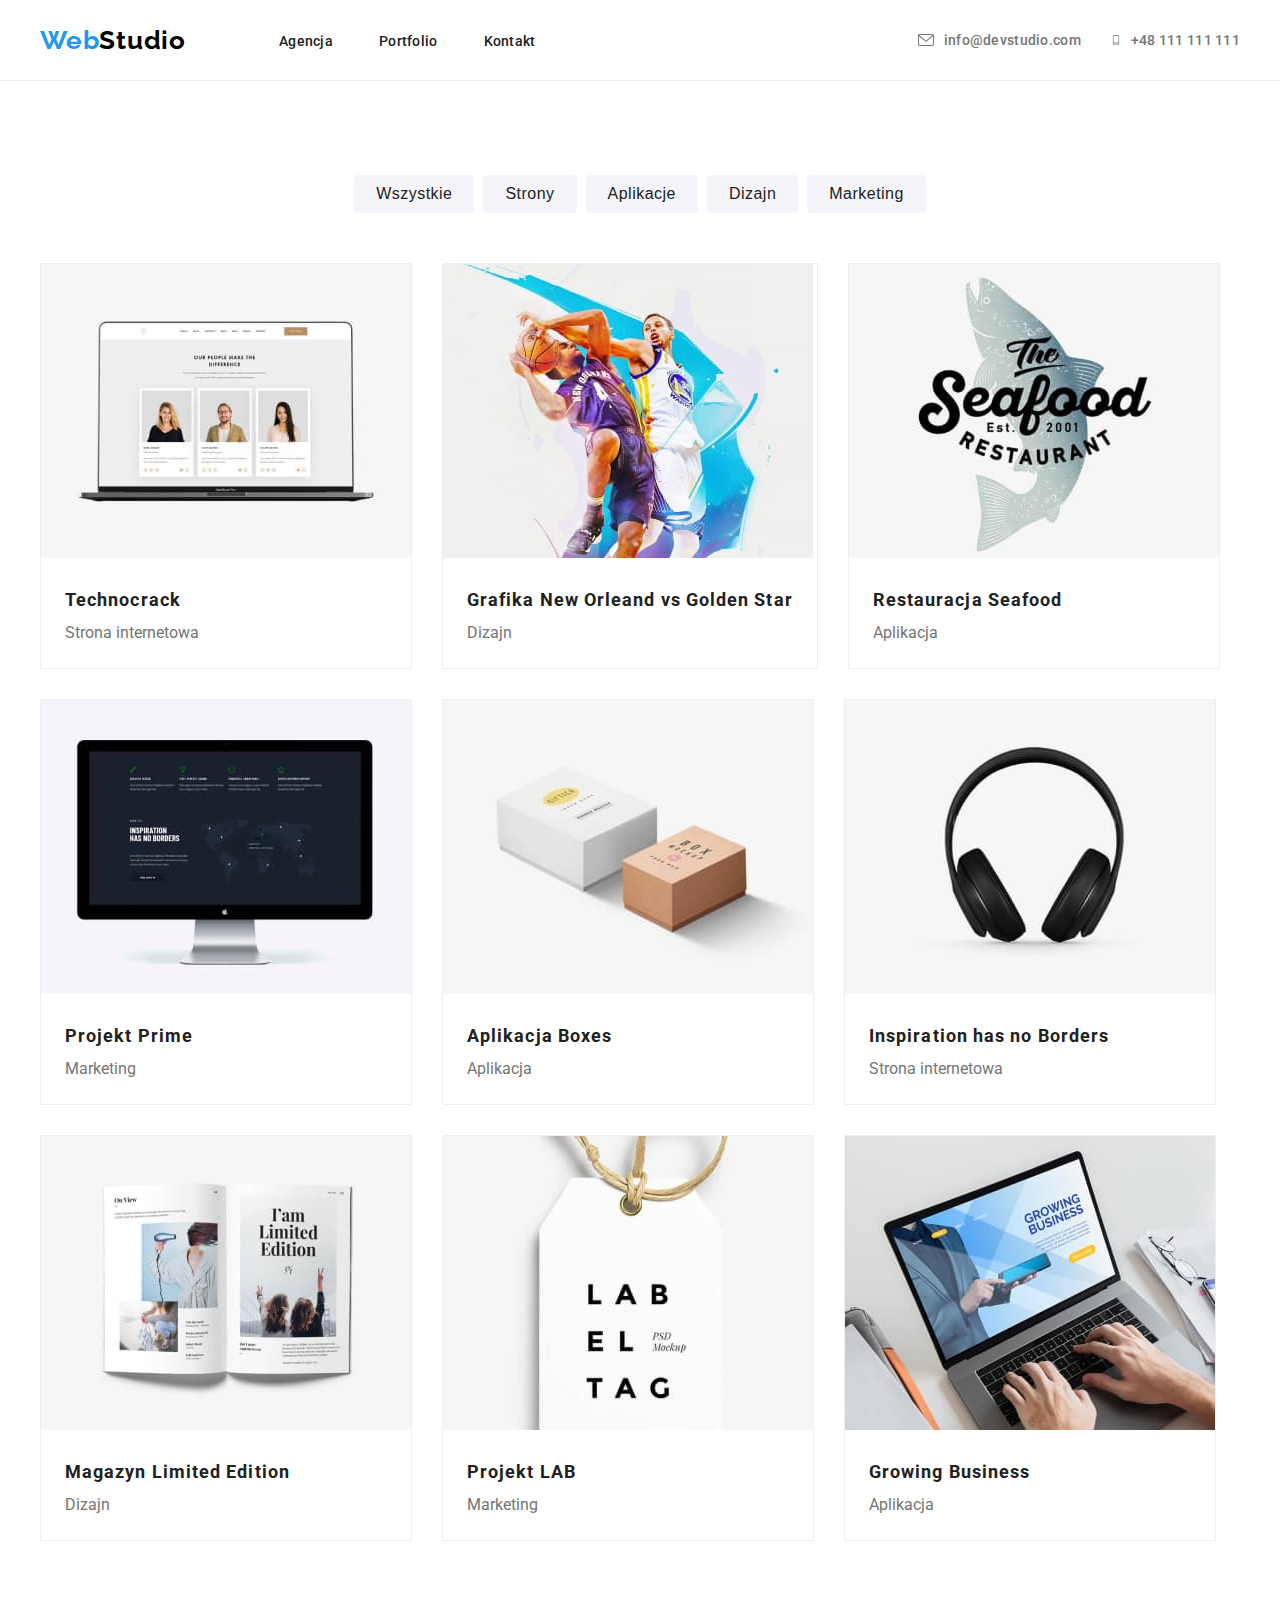
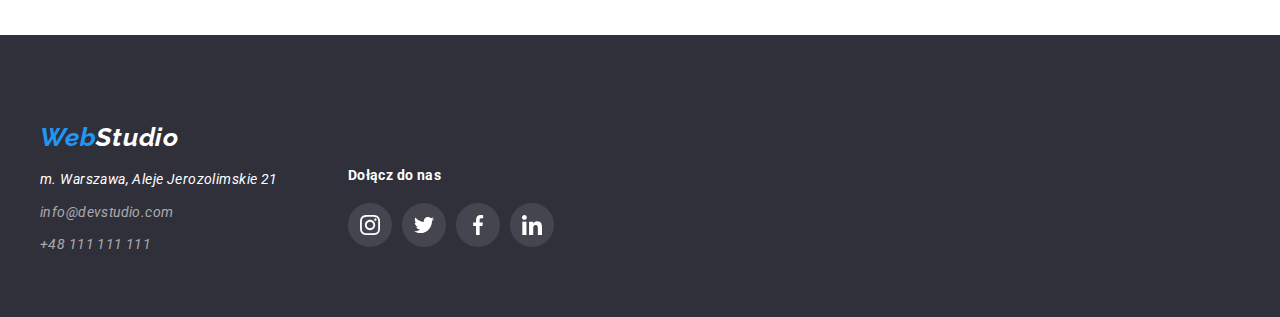
==== portfolio.html @ bb7e06ff "clone from hw-04" ====
<!DOCTYPE html>
<html lang="pl">
  <head>
    <meta charset="UTF-8" />
    <link rel="preconnect" href="https://fonts.googleapis.com" />
    <link rel="preconnect" href="https://fonts.gstatic.com" crossorigin />
    <link
      href="https://fonts.googleapis.com/css2?family=Raleway:wght@700&family=Roboto:wght@400;500;700;900&display=swap"
      rel="stylesheet"
    />
    <link
      rel="stylesheet"
      href="https://cdnjs.cloudflare.com/ajax/libs/modern-normalize/1.1.0/modern-normalize.min.css"
      integrity="sha512-wpPYUAdjBVSE4KJnH1VR1HeZfpl1ub8YT/NKx4PuQ5NmX2tKuGu6U/JRp5y+Y8XG2tV+wKQpNHVUX03MfMFn9Q=="
      crossorigin="anonymous"
      referrerpolicy="no-referrer"
    />
    <link href="css/style.css" rel="stylesheet" />
    <title>Portfolio</title>
  </head>

  <body class="page-content">
    <!-- HEADER -->
    <header>
      <div class="header">
        <div class="container header-flex">
          <!-- HEADER LOGO AND NAV -->
          <div class="header-flex-nav">
            <a href="index.html" class="logo"
              >Web<span class="logo-header">Studio</span></a
            >
            <nav>
              <div class="header-flex-links">
                <ul class="header-flex-links-list">
                  <li><a class="link" href="#">Agencja</a></li>
                  <li><a class="link" href="portfolio.html">Portfolio</a></li>
                  <li><a class="link" href="#">Kontakt</a></li>
                </ul>
              </div>
            </nav>
          </div>
          <!-- HEADER CONTACTS -->
          <div class="header-flex-contact">
            <svg width="16" height="12" class="header-icon-envelope">
              <use href="/images/icons/icons.svg#icon-envelope"></use>
            </svg>
            <a class="contact2" href="mailto:info@devstudio.com"
              >info@devstudio.com</a
            >

            <svg width="20" height="20" class="header-icon-smartphone">
              <use href="/images/icons/icons.svg#icon-smartphone"></use>
            </svg>
            <a class="contact1" href="tel:+48111111111">+48 111 111 111</a>
          </div>
        </div>
      </div>
    </header>
    <main>
      <!-- FILTER -->
      <div class="portfolio-content container">
        <section>
          <div class="filter-nav">
            <ul class="filter-nav-list">
              <li>
                <button class="filter-button" type="button">Wszystkie</button>
              </li>
              <li>
                <button class="filter-button" type="button">Strony</button>
              </li>
              <li>
                <button class="filter-button" type="button">Aplikacje</button>
              </li>
              <li>
                <button class="filter-button" type="button">Dizajn</button>
              </li>
              <li>
                <button class="filter-button" type="button">Marketing</button>
              </li>
            </ul>
          </div>

          <ul class="article-list">
            <li class="article-project1">
              <figure>
                <img
                  src="images/portfolio/img1.jpg"
                  alt="website model on laptop"
                  width="370"
                  height="294"
                />
                <figcaption>
                  <h3>Technocrack</h3>
                  <p>Strona internetowa</p>
                </figcaption>
              </figure>
            </li>
            <li class="article-project1">
              <figure>
                <img
                  src="images/portfolio/img2.jpg"
                  alt="two basketball players with ball"
                  width="370"
                  height="294"
                />
                <figcaption>
                  <h3>Grafika New Orleand vs Golden Star</h3>
                  <p>Dizajn</p>
                </figcaption>
              </figure>
            </li>
            <li class="article-project1">
              <figure>
                <img
                  src="images/portfolio/img3.jpg"
                  alt="logo Seafood restaurant with fish in it"
                  width="370"
                  height="294"
                />
                <figcaption>
                  <h3>Restauracja Seafood</h3>
                  <p>Aplikacja</p>
                </figcaption>
              </figure>
            </li>
            <li class="article-project1">
              <figure>
                <img
                  src="images/portfolio/img4.jpg"
                  alt="headphones"
                  width="370"
                  height="294"
                />
                <figcaption>
                  <h3>Projekt Prime</h3>
                  <p>Marketing</p>
                </figcaption>
              </figure>
            </li>
            <li class="article-project1">
              <figure>
                <img
                  src="images/portfolio/img5.jpg"
                  alt="white box and grey box"
                  width="370"
                  height="294"
                />
                <figcaption>
                  <h3>Aplikacja Boxes</h3>
                  <p>Aplikacja</p>
                </figcaption>
              </figure>
            </li>
            <li class="article-project1">
              <figure>
                <img
                  src="images/portfolio/img6.jpg"
                  alt="website model on iMac"
                  width="370"
                  height="294"
                />
                <figcaption>
                  <h3>Inspiration has no Borders</h3>
                  <p>Strona internetowa</p>
                </figcaption>
              </figure>
            </li>
            <li class="article-project1">
              <figure>
                <img
                  src="images/portfolio/img7.jpg"
                  alt="newspaper Limited Edition"
                  width="370"
                  height="294"
                />
                <figcaption>
                  <h3>Magazyn Limited Edition</h3>
                  <p>Dizajn</p>
                </figcaption>
              </figure>
            </li>
            <li class="article-project1">
              <figure>
                <img
                  src="images/portfolio/img8.jpg"
                  alt="tag of the project LAB"
                  width="370"
                  height="294"
                />
                <figcaption>
                  <h3>Projekt LAB</h3>
                  <p>Marketing</p>
                </figcaption>
              </figure>
            </li>
            <li class="article-project1">
              <figure>
                <img
                  src="images/portfolio/img9.jpg"
                  alt="website of aplication Growing Website on laptop"
                  width="370"
                  height="294"
                />
                <figcaption>
                  <h3>Growing Business</h3>
                  <p>Aplikacja</p>
                </figcaption>
              </figure>
            </li>
          </ul>
        </section>
      </div>
    </main>
    <!-- FOOTER -->
    <footer class="footer">
      <div class="footer-content container">
        <!-- ADRESS -->
        <address class="footer-adress">
          <a href="index.html" class="footer-logo logo"
            >Web<span class="logo-footer">Studio</span></a
          >
          <a
            class="footer-adress-map"
            href="https://goo.gl/maps/CrqtKwabvaqcX1vF6"
            >m. Warszawa, Aleje Jerozolimskie 21</a
          >
          <a class="footer-adress-contact" href="mailto:info@devstudio.com"
            >info@devstudio.com</a
          >
          <a class="footer-adress-contact" href="tel:+48111111111"
            >+48 111 111 111</a
          >
        </address>
        <!-- SOCIAL LINKS -->
        <div class="footer-social">
          <h2 class="footer-social-title">Dołącz do nas</h2>
          <div>
            <ul class="footer-social-links">
              <li class="footer-social-link">
                <svg width="44" height="44" class="footer-social-link">
                  <use href="/images/icons/icons.svg#icon-instagram"></use>
                </svg>
              </li>
              <li>
                <svg width="44" height="44" class="footer-social-link">
                  <use href="/images/icons/icons.svg#icon-twitter"></use>
                </svg>
              </li>
              <li>
                <svg width="44" height="44" class="footer-social-link">
                  <use href="/images/icons/icons.svg#icon-facebook"></use>
                </svg>
              </li>
              <li>
                <svg width="44" height="44" class="footer-social-link">
                  <use href="/images/icons/icons.svg#icon-linkedin"></use>
                </svg>
              </li>
            </ul>
          </div>
        </div>
      </div>
    </footer>
  </body>
</html>
---- css/style.css ----
:root {
    --color-text: #757575;
    --color-logo: #2196F3;
    --color-background: #2F303A; 
    --color-grey21: #212121;
    --color-logohead: #000000;
    --color-whiteF5: #F5F4FA;
    --color-white: #FFFFFF;
    --color-footcontct: rgba(255%,255%,255%,60%);
}
* {
    margin: 0;
    padding: 0;
}
ul {
    list-style-type: none;
}
.container {
    width: 1200px;
    margin: 0 auto;
    padding-left: 15px;
    padding-right: 15px;

}
.section {
    padding-top: 94px;
    padding-bottom: 94px;
}
.page-content {
    font-family: 'Roboto', sans-serif;
    color: var(--color-grey21);
}
/* HEADER */
.logo {
    color: var(--color-logo);
    font-family: 'Raleway', sans-serif;
    font-size: 26px;
    font-weight: bold;
    text-decoration: none;
    letter-spacing: 0.03em;
}
.logo-header {
    color: var(--color-logohead);
    font-family: 'Raleway', sans-serif;
    font-size: 26px;
    font-weight: bold;
}

.link {
    font-size: 14px;
    text-decoration: none;
    letter-spacing: 0.02em;
    color: var(--color-grey21);
    font-weight: 500;
}
.link:hover, .link:focus {
    color: var(--color-logo);
    cursor: pointer;
}
.contact1 {
    font-size: 14px;
    color: var(--color-text);
    text-decoration: none;
    letter-spacing: 0.02em;
    font-weight: 500;
    margin-left: 10px;
}
.contact2 {
    font-size: 14px;
    color: var(--color-text);
    text-decoration: none;
    letter-spacing: 0.02em;
    font-weight: 500;
    margin-left: 10px;
}
.contact1:hover, .contact1:focus {
    color: var(--color-logo);
    cursor: pointer;
}
.contact2:hover, .contact2:focus {
    color: var(--color-logo);
    cursor: pointer;
}
.header {
    border-bottom: 1px solid #ECECEC;
}
.header-flex {
    display: flex;
    justify-content: space-between;
    align-items:center;
    padding-top: 25px;
    padding-bottom: 25px;
}
.header-flex-nav {
    display: flex;
    align-items: center;
    gap: 93px;
}
.header-flex-links-list {
    display: flex;
    gap: 46px;
    
}
.header-flex-contact {
    display:flex;
    align-items: center;
    
}
.header-icon-smartphone {
    width: 10px;
    height: 16px;
    margin-left: 30px;
    fill: var(--color-text);

}
.header-icon-smartphone:hover,
.header-icon-smartphone:focus {
    fill: var(--color-logo);
}
.header-icon-envelope {
    width: 16px;
    height: 12px;
    fill: var(--color-text);
}
.header-icon-envelope:hover,
.header-icon-envelope:focus {
    fill: var(--color-logo);
}

/* INDEX HERO */

.hero {
    background-color: var(--color-background);
    background-image: url('/images/hero/hero-img.jpg'), url('/images/hero/overlay.png');
    background-position: center;
    background-repeat: no-repeat;
    background-size: 1600px;
    padding-top: 200px;
    padding-bottom: 200px;
    text-align: center;
    display: flex;
    flex-direction: column;
    align-items: center;
}
.hero-header {
    font-size: 44px;
    line-height: 1.36;
    color: var(--color-white);
    font-weight: 900;
    letter-spacing: 0.06em;
    text-transform: uppercase;
    text-align: center;
    max-width: 696px;
    margin-bottom: 30px;
    
}
.hero-button {
    background-color: var(--color-logo);
    letter-spacing: 0.06em;
    font-weight: bold;
    border: none;
    border-radius: 4px;
    /* margin-bottom: 200px; */
    padding: 10px 41px 10px 42px;
    
}
.hero-button:hover {
    cursor: pointer;
}
.hero-button-content {
    font-size: 16px;
    letter-spacing: 0.06em;
    line-height: 1.87;
    color: var(--color-white)
}
/* INDEX EXAMPLE */
.example-list {
    display: flex;
    gap: 30px;
}
.example-header {
    font-size: 14px;
    font-weight: bold;
    letter-spacing: 0.03em;
    margin-bottom: 10px;
}
.example-content {
    font-size: 14px;
    line-height: 1.7;
    letter-spacing: 0.03em;
    color: var(--color-text);
}
.example-item {
    background-color:var(--color-whiteF5);
    border-radius: 4px;
    margin-bottom: 30px;
    padding: 25px 100px;
}
/* INDEX WHAT WE DO */
.what-we {
   padding-top: 0px;
}
.what-we-do-list {
    display: flex;
    justify-content: center;
    gap: 30px;
}
.what-we-do-title {
    text-align: center;
    margin-bottom: 50px;
    font-size: 36px;
    font-weight: bold;
}
/* INDEX TEAM */
.team {
    padding-top: 94px;
    padding-bottom: 94px;
}
.team-color {
    background-color: var(--color-whiteF5);
    
}
.team-title {
    font-size: 36px;
    font-weight: bold;
    text-align: center;
    letter-spacing: 0.03em;
    /* padding-top: 94px; */
    margin-bottom: 50px;

}
.team-name {
    font-size: 16px;
    font-weight: medium;
    letter-spacing: 0.03em;
    

}
.team-list {
    display: flex;
    gap: 30px;
    justify-content: center;
    /* padding-bottom: 94px; */
}
.team-item {
box-shadow: 0px 2px 1px 0px #00000033;
box-shadow: 0px 1px 1px 0px #00000024;
box-shadow: 0px 1px 3px 0px #0000001F;
border-radius: 0px 0px 4px 4px;
background: #FFFFFF;
}
.team-item-name {
    padding: 30px 99px 10px 99px;
}
.team-item-job {
    text-align: center;
    padding-bottom: 30px;
}
.team-job {
    color: var(--color-text);
    font-size: 16px;
    letter-spacing: 0.03em;
}
.team-social-links {
    display: flex;
    gap: 10px;
    margin-right: 32px;
    margin-left: 32px;
    margin-bottom: 30px;
}
.team-social-link {
    fill: #AFB1B8;
}
.team-social-link:hover, .team-social-link:focus {
    fill: var(--color-logo);
    cursor:pointer;
}

/* OUR CLIENTS */

.our-clients-title {
    margin-bottom: 50px;
    text-align: center;
    font-weight: 700;
    font-size: 36px;
    line-height: 42px;
    letter-spacing: 0.03em;
}
.our-clients {
    display: flex;
    gap: 30px;
}
.client-logo {
    fill:#AFB1B8;
}
.client-logo:hover, .client-logo:focus {
    fill: var(--color-logo)
}
.client {
    border: 1px solid #AFB1B8;
    border-radius: 4px;
}
.client:hover, .client:focus {
    border-color: var(--color-logo)
}
/* PORTFOLIO CONTENT */
figcaption h3 {
    font-size: 18px;
    line-height: 2;
    letter-spacing: 0.06em;
    font-weight: bold;
    color: var(--color-grey21);
}
figcaption p {
    font-size: 16px;
    line-height: 1.87;
    letter-spacing: 0.03;
    color: var(--color-text);
}
.article-list {
    display: flex;
    flex-wrap: wrap;
    gap: 30px;
}
.article-list figure {
    border: 1px solid #EEEEEE;
    background: #FFFFFF;
}
.article-list figcaption {
padding: 20px 24px;
}
.portfolio-content {
    padding: 94px 0;
}
.article-project1:hover, .article-project1:focus {
    
    box-shadow: 0px 1px 1px rgba(0, 0, 0, 0.12), 0px 4px 4px rgba(0, 0, 0, 0.06), 1px 4px 6px rgba(0, 0, 0, 0.16);
    cursor: pointer;
}
/* PORTFOLIO FILTER BUTTONS */
.filter-button {
    font-size: 16px;
    font-weight: 500;
    line-height: 1.62;
    letter-spacing: 0.03em;
    background-color: var(--color-whiteF5);
    color: var(--color-grey21);
    border: none;
    border-radius: 4px;
    padding: 6px 22px;
    
}
.filter-button:hover {
    background-color: var(--color-logo);
    color: var(--color-white);
    cursor: pointer;
    box-shadow: 0px 3px 1px rgba(0, 0, 0, 0.1), 0px 1px 2px rgba(0, 0, 0, 0.08), 0px 2px 2px rgba(0, 0, 0, 0.12);
}
.filter-button:focus {
    background-color:var(--color-logo) ;
    color: var(--color-white);
    box-shadow: 0px 3px 1px rgba(0, 0, 0, 0.1), 0px 1px 2px rgba(0, 0, 0, 0.08), 0px 2px 2px rgba(0, 0, 0, 0.12);
}
.filter-nav-list {
    display: flex;
    gap: 9px;
    justify-content: center;
    margin-bottom: 50px;
}

/* FOOTER */
.footer {
    background-color: var(--color-background);
}
.footer-content {
    padding-top: 60px;
    padding-bottom: 60px;
    display: flex;
}
.logo-footer {
    color: var(--color-white);
    font-family: 'Raleway', sans-serif;
    font-size: 26px;
    font-weight: bold;
}
.footer-adress {
    font-size: 14px;
    line-height: 1.7;
    color: var(--color-white);
    text-decoration: none;
    letter-spacing: 0.03em;
    display:flex;
    flex-direction: column;
    margin-top: 20px;
    gap: 9px;
}
.footer-adress-contact:hover, .footer-adress-contact:focus {
    color: var(--color-logo);
}
.footer-adress-contact {
    font-size: 14px;
    line-height: 1.7;
    color: var(--color-footcontct);
    text-decoration: none;
    letter-spacing: 0.03em;
}
.footer-adress-map:link, .footer-adress-map:visited {
    color: var(--color-white);
    text-decoration: none;
}
.footer-adress-map:hover {
    color: var(--color-logo);
}
.footer-social {
    margin-left: 70px;
    margin-top: 72px;
}
.footer-social-links {
    display: flex;
    gap: 10px;
}
.footer-social-title {
    padding-bottom: 20px;
    font-weight: 700;
    font-size: 14px;
    letter-spacing: 0.03em;
    color: var(--color-white)
}
.footer-social-link {
    fill: rgba(255, 255, 255, 0.1);
}
.footer-social-link:hover,
.footer-social-link:focus {
fill: var(--color-logo);
cursor: pointer;
}
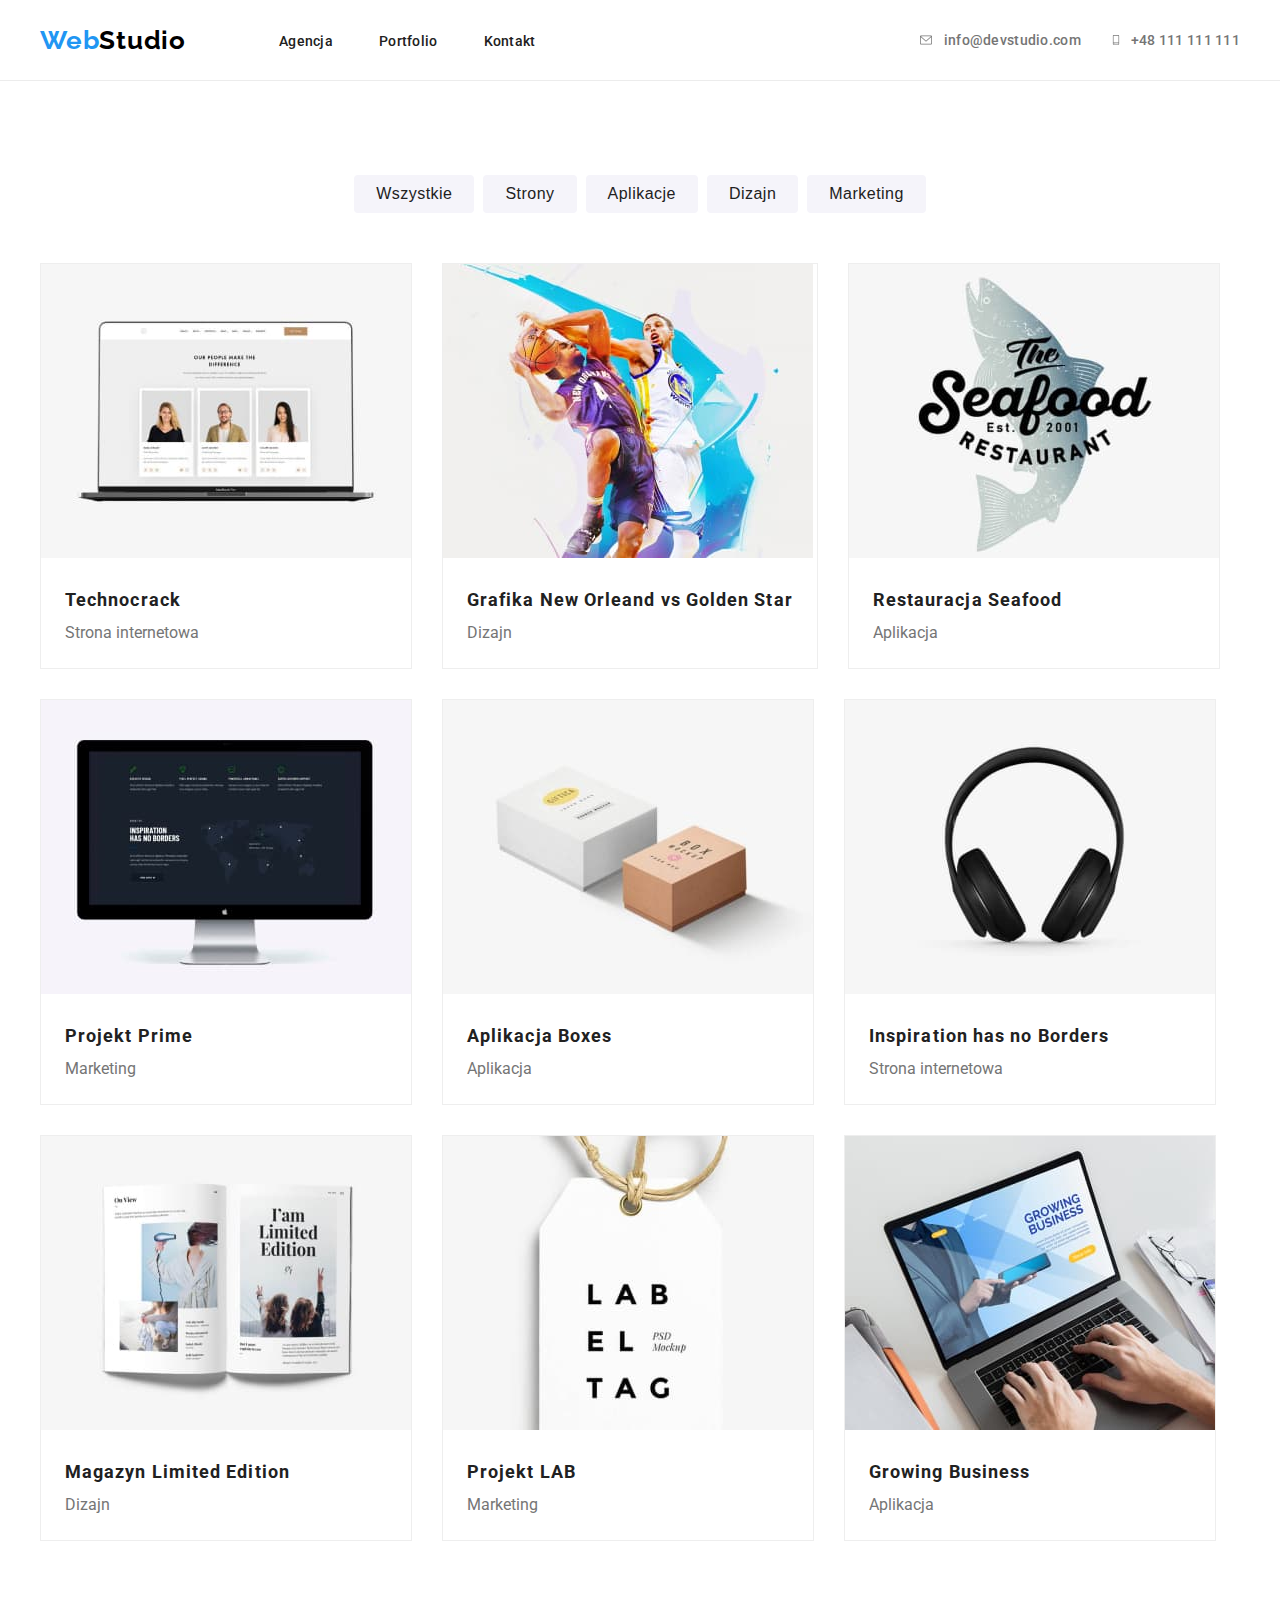
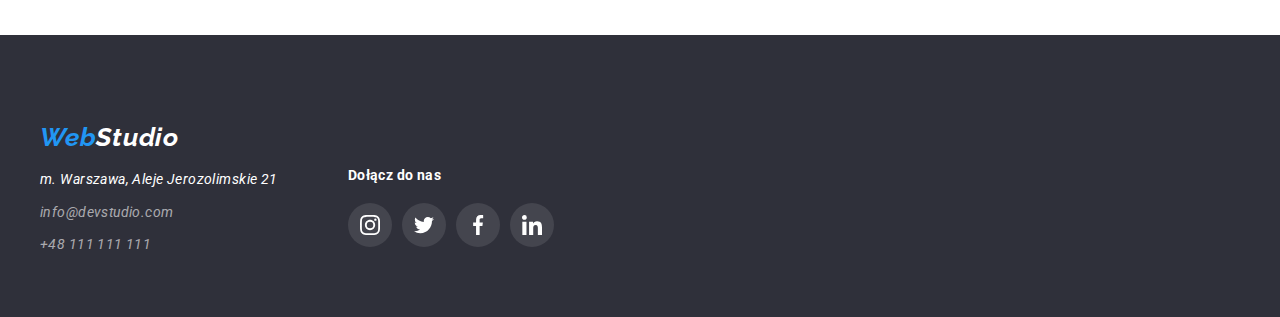
==== commit c85397a3: "clone repository from hw-04" ====
--- a/portfolio.html
+++ b/portfolio.html
@@ -42,14 +42,14 @@
           <!-- HEADER CONTACTS -->
           <div class="header-flex-contact">
             <svg width="16" height="12" class="header-icon-envelope">
-              <use href="/images/icons/icons.svg#icon-envelope"></use>
+              <use href="./images/icons/icons.svg#icon-envelope"></use>
             </svg>
             <a class="contact2" href="mailto:info@devstudio.com"
               >info@devstudio.com</a
             >
 
             <svg width="20" height="20" class="header-icon-smartphone">
-              <use href="/images/icons/icons.svg#icon-smartphone"></use>
+              <use href="./images/icons/icons.svg#icon-smartphone"></use>
             </svg>
             <a class="contact1" href="tel:+48111111111">+48 111 111 111</a>
           </div>
@@ -84,7 +84,7 @@
             <li class="article-project1">
               <figure>
                 <img
-                  src="images/portfolio/img1.jpg"
+                  src="./images/portfolio/img1.jpg"
                   alt="website model on laptop"
                   width="370"
                   height="294"
@@ -98,7 +98,7 @@
             <li class="article-project1">
               <figure>
                 <img
-                  src="images/portfolio/img2.jpg"
+                  src="./images/portfolio/img2.jpg"
                   alt="two basketball players with ball"
                   width="370"
                   height="294"
@@ -112,7 +112,7 @@
             <li class="article-project1">
               <figure>
                 <img
-                  src="images/portfolio/img3.jpg"
+                  src="./images/portfolio/img3.jpg"
                   alt="logo Seafood restaurant with fish in it"
                   width="370"
                   height="294"
@@ -126,7 +126,7 @@
             <li class="article-project1">
               <figure>
                 <img
-                  src="images/portfolio/img4.jpg"
+                  src="./images/portfolio/img4.jpg"
                   alt="headphones"
                   width="370"
                   height="294"
@@ -140,7 +140,7 @@
             <li class="article-project1">
               <figure>
                 <img
-                  src="images/portfolio/img5.jpg"
+                  src="./images/portfolio/img5.jpg"
                   alt="white box and grey box"
                   width="370"
                   height="294"
@@ -154,7 +154,7 @@
             <li class="article-project1">
               <figure>
                 <img
-                  src="images/portfolio/img6.jpg"
+                  src="./images/portfolio/img6.jpg"
                   alt="website model on iMac"
                   width="370"
                   height="294"
@@ -168,7 +168,7 @@
             <li class="article-project1">
               <figure>
                 <img
-                  src="images/portfolio/img7.jpg"
+                  src="./images/portfolio/img7.jpg"
                   alt="newspaper Limited Edition"
                   width="370"
                   height="294"
@@ -182,7 +182,7 @@
             <li class="article-project1">
               <figure>
                 <img
-                  src="images/portfolio/img8.jpg"
+                  src="./images/portfolio/img8.jpg"
                   alt="tag of the project LAB"
                   width="370"
                   height="294"
@@ -196,7 +196,7 @@
             <li class="article-project1">
               <figure>
                 <img
-                  src="images/portfolio/img9.jpg"
+                  src="./images/portfolio/img9.jpg"
                   alt="website of aplication Growing Website on laptop"
                   width="370"
                   height="294"
@@ -236,24 +236,44 @@
           <h2 class="footer-social-title">Dołącz do nas</h2>
           <div>
             <ul class="footer-social-links">
-              <li class="footer-social-link">
-                <svg width="44" height="44" class="footer-social-link">
-                  <use href="/images/icons/icons.svg#icon-instagram"></use>
-                </svg>
-              </li>
-              <li>
-                <svg width="44" height="44" class="footer-social-link">
-                  <use href="/images/icons/icons.svg#icon-twitter"></use>
-                </svg>
-              </li>
-              <li>
-                <svg width="44" height="44" class="footer-social-link">
-                  <use href="/images/icons/icons.svg#icon-facebook"></use>
-                </svg>
-              </li>
-              <li>
-                <svg width="44" height="44" class="footer-social-link">
-                  <use href="/images/icons/icons.svg#icon-linkedin"></use>
+              <li class="footer-social-list">
+                <svg width="44" height="44" class="footer-social-link">
+                  <use
+                    class="footer-social-link"
+                    href="./images/icons/icons.svg#icon-instagram"
+                    width="20"
+                    x="12"
+                  ></use>
+                </svg>
+              </li>
+              <li class="footer-social-list">
+                <svg width="44" height="44" class="footer-social-link">
+                  <use
+                    class="footer-social-link"
+                    href="./images/icons/icons.svg#icon-twitter"
+                    width="20"
+                    x="12"
+                  ></use>
+                </svg>
+              </li>
+              <li class="footer-social-list">
+                <svg width="44" height="44" class="footer-social-link">
+                  <use
+                    class="footer-social-link"
+                    href="./images/icons/icons.svg#icon-facebook"
+                    width="20"
+                    x="12"
+                  ></use>
+                </svg>
+              </li>
+              <li class="footer-social-list">
+                <svg width="44" height="44" class="footer-social-link">
+                  <use
+                    class="footer-social-link"
+                    href="./images/icons/icons.svg#icon-linkedin"
+                    width="20"
+                    x="12"
+                  ></use>
                 </svg>
               </li>
             </ul>
--- a/css/style.css
+++ b/css/style.css
@@ -7,6 +7,8 @@
     --color-whiteF5: #F5F4FA;
     --color-white: #FFFFFF;
     --color-footcontct: rgba(255%,255%,255%,60%);
+    --color-footsocial: rgba(255, 255, 255, 0.1);
+    --color-teamsocial: #AFB1B8;
 }
 * {
     margin: 0;
@@ -131,7 +133,7 @@
 
 .hero {
     background-color: var(--color-background);
-    background-image: url('/images/hero/hero-img.jpg'), url('/images/hero/overlay.png');
+    background-image: url('../images/hero/hero-img.jpg'), url('../images/hero/overlay.png');
     background-position: center;
     background-repeat: no-repeat;
     background-size: 1600px;
@@ -269,11 +271,27 @@
     margin-bottom: 30px;
 }
 .team-social-link {
-    fill: #AFB1B8;
-}
-.team-social-link:hover, .team-social-link:focus {
-    fill: var(--color-logo);
-    cursor:pointer;
+    fill: var(--color-teamsocial)
+}
+.team-social-links svg {
+    background-color:var(--color-white);
+    border-radius: 50%;
+}
+.team-social-list:hover .team-social-link {
+    fill: var(--color-white);
+    cursor: pointer;
+}
+.team-social-list:focus .team-social-link {
+    fill: var(--color-white);
+    cursor: pointer;
+}
+.team-social-list:hover svg {
+    background-color: var(--color-logo);
+    cursor: pointer;
+}
+.team-social-list:focus svg {
+    background-color: var(--color-logo);
+    cursor: pointer;
 }
 
 /* OUR CLIENTS */
@@ -292,16 +310,19 @@
 }
 .client-logo {
     fill:#AFB1B8;
+    
 }
 .client-logo:hover, .client-logo:focus {
-    fill: var(--color-logo)
+    fill: var(--color-logo);
+    cursor: pointer;
 }
 .client {
     border: 1px solid #AFB1B8;
     border-radius: 4px;
 }
 .client:hover, .client:focus {
-    border-color: var(--color-logo)
+    border-color: var(--color-logo);
+    cursor: pointer;
 }
 /* PORTFOLIO CONTENT */
 figcaption h3 {
@@ -427,10 +448,12 @@
     color: var(--color-white)
 }
 .footer-social-link {
-    fill: rgba(255, 255, 255, 0.1);
-}
-.footer-social-link:hover,
-.footer-social-link:focus {
-fill: var(--color-logo);
-cursor: pointer;
-}
+    border-radius: 50%;
+    fill: var(--color-white);
+    background-color: var(--color-footsocial)
+}
+.footer-social-list:hover .footer-social-link {
+    fill: var(--color-logo);
+    cursor: pointer;
+}
+
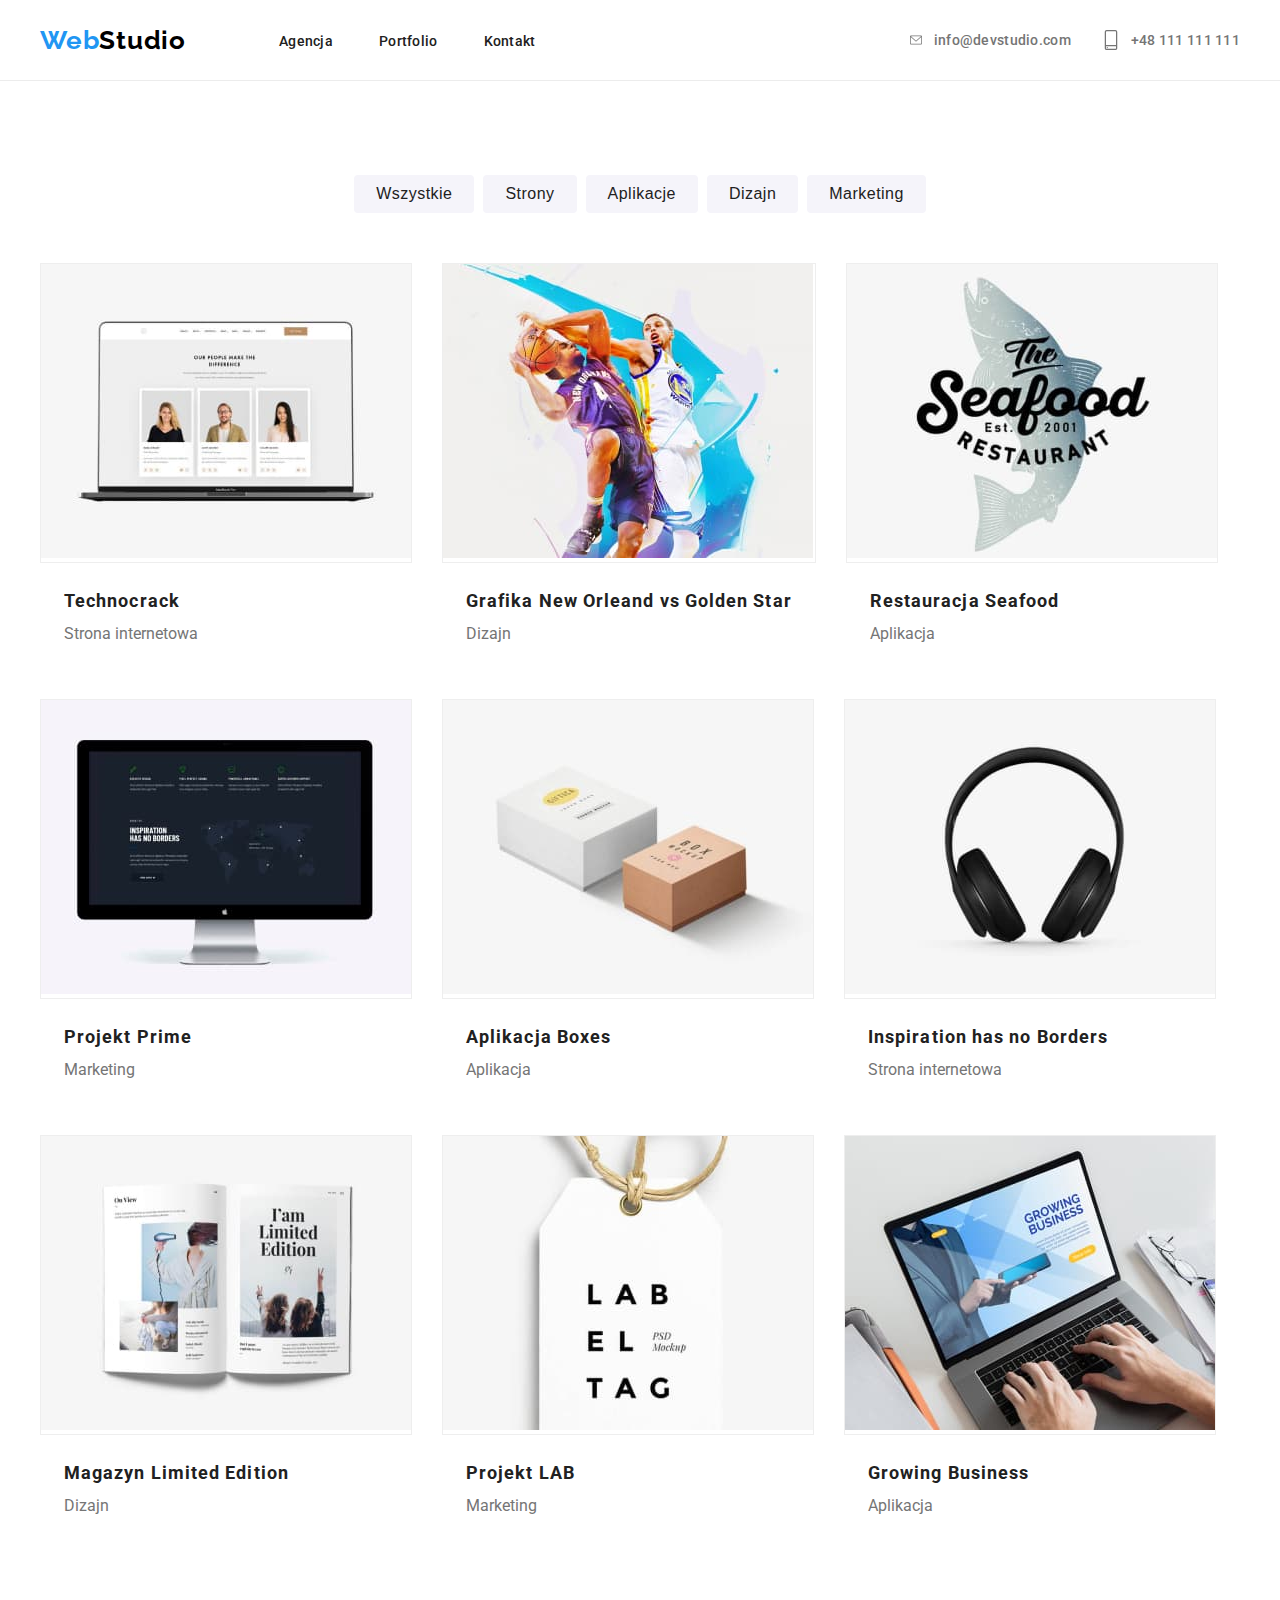
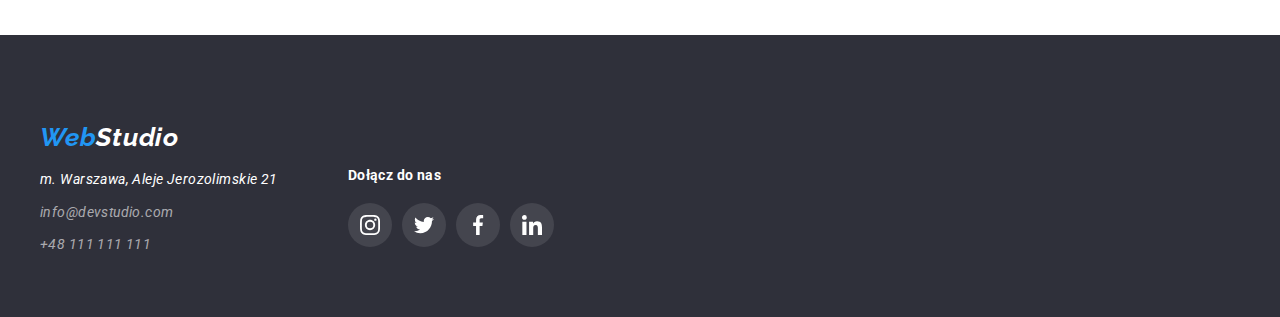
==== commit 2c8ca826: "animation of articles in portfolio" ====
--- a/portfolio.html
+++ b/portfolio.html
@@ -82,130 +82,202 @@
 
           <ul class="article-list">
             <li class="article-project1">
-              <figure>
+              <div class="article-content">
                 <img
                   src="./images/portfolio/img1.jpg"
                   alt="website model on laptop"
                   width="370"
                   height="294"
                 />
-                <figcaption>
-                  <h3>Technocrack</h3>
-                  <p>Strona internetowa</p>
-                </figcaption>
-              </figure>
-            </li>
-            <li class="article-project1">
-              <figure>
+                <div class="content-extension">
+                  <p>
+                    Technocrack jest popularną platformą wykorzystywaną do
+                    rozpowszechniania koronawirusa. Firmy wykorzystują tę
+                    platformę do celów szpiegowskich i ataków na
+                    niezabezpieczone serwery konkurencji
+                  </p>
+                </div>
+              </div>
+              <div class="article-content-description">
+                <h3>Technocrack</h3>
+                <p>Strona internetowa</p>
+              </div>
+            </li>
+            <li class="article-project1">
+              <div class="article-content">
                 <img
                   src="./images/portfolio/img2.jpg"
                   alt="two basketball players with ball"
                   width="370"
                   height="294"
                 />
-                <figcaption>
-                  <h3>Grafika New Orleand vs Golden Star</h3>
-                  <p>Dizajn</p>
-                </figcaption>
-              </figure>
-            </li>
-            <li class="article-project1">
-              <figure>
+                <div class="content-extension">
+                  <p>
+                    Technocrack jest popularną platformą wykorzystywaną do
+                    rozpowszechniania koronawirusa. Firmy wykorzystują tę
+                    platformę do celów szpiegowskich i ataków na
+                    niezabezpieczone serwery konkurencji
+                  </p>
+                </div>
+              </div>
+              <div class="article-content-description">
+                <h3>Grafika New Orleand vs Golden Star</h3>
+                <p>Dizajn</p>
+              </div>
+            </li>
+            <li class="article-project1">
+              <div class="article-content">
                 <img
                   src="./images/portfolio/img3.jpg"
                   alt="logo Seafood restaurant with fish in it"
                   width="370"
                   height="294"
                 />
-                <figcaption>
-                  <h3>Restauracja Seafood</h3>
-                  <p>Aplikacja</p>
-                </figcaption>
-              </figure>
-            </li>
-            <li class="article-project1">
-              <figure>
+                <div class="content-extension">
+                  <p>
+                    Technocrack jest popularną platformą wykorzystywaną do
+                    rozpowszechniania koronawirusa. Firmy wykorzystują tę
+                    platformę do celów szpiegowskich i ataków na
+                    niezabezpieczone serwery konkurencji
+                  </p>
+                </div>
+              </div>
+              <div class="article-content-description">
+                <h3>Restauracja Seafood</h3>
+                <p>Aplikacja</p>
+              </div>
+            </li>
+            <li class="article-project1">
+              <div class="article-content">
                 <img
                   src="./images/portfolio/img4.jpg"
                   alt="headphones"
                   width="370"
                   height="294"
                 />
-                <figcaption>
-                  <h3>Projekt Prime</h3>
-                  <p>Marketing</p>
-                </figcaption>
-              </figure>
-            </li>
-            <li class="article-project1">
-              <figure>
+                <div class="content-extension">
+                  <p>
+                    Technocrack jest popularną platformą wykorzystywaną do
+                    rozpowszechniania koronawirusa. Firmy wykorzystują tę
+                    platformę do celów szpiegowskich i ataków na
+                    niezabezpieczone serwery konkurencji
+                  </p>
+                </div>
+              </div>
+              <div class="article-content-description">
+                <h3>Projekt Prime</h3>
+                <p>Marketing</p>
+              </div>
+            </li>
+            <li class="article-project1">
+              <div class="article-content">
                 <img
                   src="./images/portfolio/img5.jpg"
                   alt="white box and grey box"
                   width="370"
                   height="294"
                 />
-                <figcaption>
-                  <h3>Aplikacja Boxes</h3>
-                  <p>Aplikacja</p>
-                </figcaption>
-              </figure>
-            </li>
-            <li class="article-project1">
-              <figure>
+                <div class="content-extension">
+                  <p>
+                    Technocrack jest popularną platformą wykorzystywaną do
+                    rozpowszechniania koronawirusa. Firmy wykorzystują tę
+                    platformę do celów szpiegowskich i ataków na
+                    niezabezpieczone serwery konkurencji
+                  </p>
+                </div>
+              </div>
+              <div class="article-content-description">
+                <h3>Aplikacja Boxes</h3>
+                <p>Aplikacja</p>
+              </div>
+            </li>
+            <li class="article-project1">
+              <div class="article-content">
                 <img
                   src="./images/portfolio/img6.jpg"
                   alt="website model on iMac"
                   width="370"
                   height="294"
                 />
-                <figcaption>
-                  <h3>Inspiration has no Borders</h3>
-                  <p>Strona internetowa</p>
-                </figcaption>
-              </figure>
-            </li>
-            <li class="article-project1">
-              <figure>
+                <div class="content-extension">
+                  <p>
+                    Technocrack jest popularną platformą wykorzystywaną do
+                    rozpowszechniania koronawirusa. Firmy wykorzystują tę
+                    platformę do celów szpiegowskich i ataków na
+                    niezabezpieczone serwery konkurencji
+                  </p>
+                </div>
+              </div>
+              <div class="article-content-description">
+                <h3>Inspiration has no Borders</h3>
+                <p>Strona internetowa</p>
+              </div>
+            </li>
+            <li class="article-project1">
+              <div class="article-content">
                 <img
                   src="./images/portfolio/img7.jpg"
                   alt="newspaper Limited Edition"
                   width="370"
                   height="294"
                 />
-                <figcaption>
-                  <h3>Magazyn Limited Edition</h3>
-                  <p>Dizajn</p>
-                </figcaption>
-              </figure>
-            </li>
-            <li class="article-project1">
-              <figure>
+                <div class="content-extension">
+                  <p>
+                    Technocrack jest popularną platformą wykorzystywaną do
+                    rozpowszechniania koronawirusa. Firmy wykorzystują tę
+                    platformę do celów szpiegowskich i ataków na
+                    niezabezpieczone serwery konkurencji
+                  </p>
+                </div>
+              </div>
+              <div class="article-content-description">
+                <h3>Magazyn Limited Edition</h3>
+                <p>Dizajn</p>
+              </div>
+            </li>
+            <li class="article-project1">
+              <div class="article-content">
                 <img
                   src="./images/portfolio/img8.jpg"
                   alt="tag of the project LAB"
                   width="370"
                   height="294"
                 />
-                <figcaption>
-                  <h3>Projekt LAB</h3>
-                  <p>Marketing</p>
-                </figcaption>
-              </figure>
-            </li>
-            <li class="article-project1">
-              <figure>
+                <div class="content-extension">
+                  <p>
+                    Technocrack jest popularną platformą wykorzystywaną do
+                    rozpowszechniania koronawirusa. Firmy wykorzystują tę
+                    platformę do celów szpiegowskich i ataków na
+                    niezabezpieczone serwery konkurencji
+                  </p>
+                </div>
+              </div>
+              <div class="article-content-description">
+                <h3>Projekt LAB</h3>
+                <p>Marketing</p>
+              </div>
+            </li>
+            <li class="article-project1">
+              <div class="article-content">
                 <img
                   src="./images/portfolio/img9.jpg"
                   alt="website of aplication Growing Website on laptop"
                   width="370"
                   height="294"
                 />
-                <figcaption>
-                  <h3>Growing Business</h3>
-                  <p>Aplikacja</p>
-                </figcaption>
-              </figure>
+                <div class="content-extension">
+                  <p>
+                    Technocrack jest popularną platformą wykorzystywaną do
+                    rozpowszechniania koronawirusa. Firmy wykorzystują tę
+                    platformę do celów szpiegowskich i ataków na
+                    niezabezpieczone serwery konkurencji
+                  </p>
+                </div>
+              </div>
+              <div class="article-content-description">
+                <h3>Growing Business</h3>
+                <p>Aplikacja</p>
+              </div>
             </li>
           </ul>
         </section>
--- a/css/style.css
+++ b/css/style.css
@@ -9,6 +9,7 @@
     --color-footcontct: rgba(255%,255%,255%,60%);
     --color-footsocial: rgba(255, 255, 255, 0.1);
     --color-teamsocial: #AFB1B8;
+    --color-article-ext: rgba(33, 150, 243, 0.9);
 }
 * {
     margin: 0;
@@ -109,26 +110,20 @@
     
 }
 .header-icon-smartphone {
-    width: 10px;
-    height: 16px;
     margin-left: 30px;
     fill: var(--color-text);
-
 }
 .header-icon-smartphone:hover,
 .header-icon-smartphone:focus {
     fill: var(--color-logo);
 }
 .header-icon-envelope {
-    width: 16px;
-    height: 12px;
     fill: var(--color-text);
 }
 .header-icon-envelope:hover,
 .header-icon-envelope:focus {
     fill: var(--color-logo);
 }
-
 /* INDEX HERO */
 
 .hero {
@@ -213,6 +208,25 @@
     font-size: 36px;
     font-weight: bold;
 }
+.what-we-do-content {
+    position: relative;
+}
+.what-we-do-description {
+    position: absolute;
+    left: 0;
+    bottom: 3px;
+    padding-top: 27px;
+    padding-bottom: 27px;
+    width:100%;
+    background-color: rgba(47, 48, 58, 0.8);
+    text-transform: uppercase;
+    color: var(--color-white);
+    text-align: center;
+    font-weight: 700;
+    font-size: 14px;
+    letter-spacing: 0.03em;
+    line-height: 16px;
+}
 /* INDEX TEAM */
 .team {
     padding-top: 94px;
@@ -325,39 +339,66 @@
     cursor: pointer;
 }
 /* PORTFOLIO CONTENT */
-figcaption h3 {
+
+.article-list {
+    display: flex;
+    flex-wrap: wrap;
+    gap: 30px;
+}
+.article-content {
+    border: 1px solid #EEEEEE;
+    background: #FFFFFF;
+    position: relative;
+    overflow: hidden;
+}
+.content-extension {
+   position: absolute;
+   left: 0;
+   top: 0;
+   background-color: var(--color-article-ext);
+   width: 100%;
+   height: 100%;
+   transform: translateY(100%);
+   transition: transform 250ms cubic-bezier(0.4, 0, 0.2, 1);
+}
+.article-project1:hover .content-extension {
+    transform: translateY(0);
+}
+.content-extension p {
+    font-weight: 400;
+    font-size: 18px;
+    letter-spacing: 0.03em;
+    line-height: 1.55;
+    color: var(--color-white);
+    padding: 49px 45px 49px 24px;
+}
+.article-content-description h3 {
     font-size: 18px;
     line-height: 2;
     letter-spacing: 0.06em;
     font-weight: bold;
     color: var(--color-grey21);
 }
-figcaption p {
+.article-content-description p {
     font-size: 16px;
     line-height: 1.87;
     letter-spacing: 0.03;
     color: var(--color-text);
 }
-.article-list {
-    display: flex;
-    flex-wrap: wrap;
-    gap: 30px;
-}
-.article-list figure {
-    border: 1px solid #EEEEEE;
-    background: #FFFFFF;
-}
-.article-list figcaption {
+.article-content-description {
 padding: 20px 24px;
 }
 .portfolio-content {
     padding: 94px 0;
 }
-.article-project1:hover, .article-project1:focus {
-    
-    box-shadow: 0px 1px 1px rgba(0, 0, 0, 0.12), 0px 4px 4px rgba(0, 0, 0, 0.06), 1px 4px 6px rgba(0, 0, 0, 0.16);
-    cursor: pointer;
-}
+.article-project1:hover, 
+.article-project1:focus {
+    box-shadow: 0px 1px 1px rgba(0, 0, 0, 0.12),
+     0px 4px 4px rgba(0, 0, 0, 0.06),
+      1px 4px 6px rgba(0, 0, 0, 0.16);
+    cursor: pointer;
+}
+
 /* PORTFOLIO FILTER BUTTONS */
 .filter-button {
     font-size: 16px;
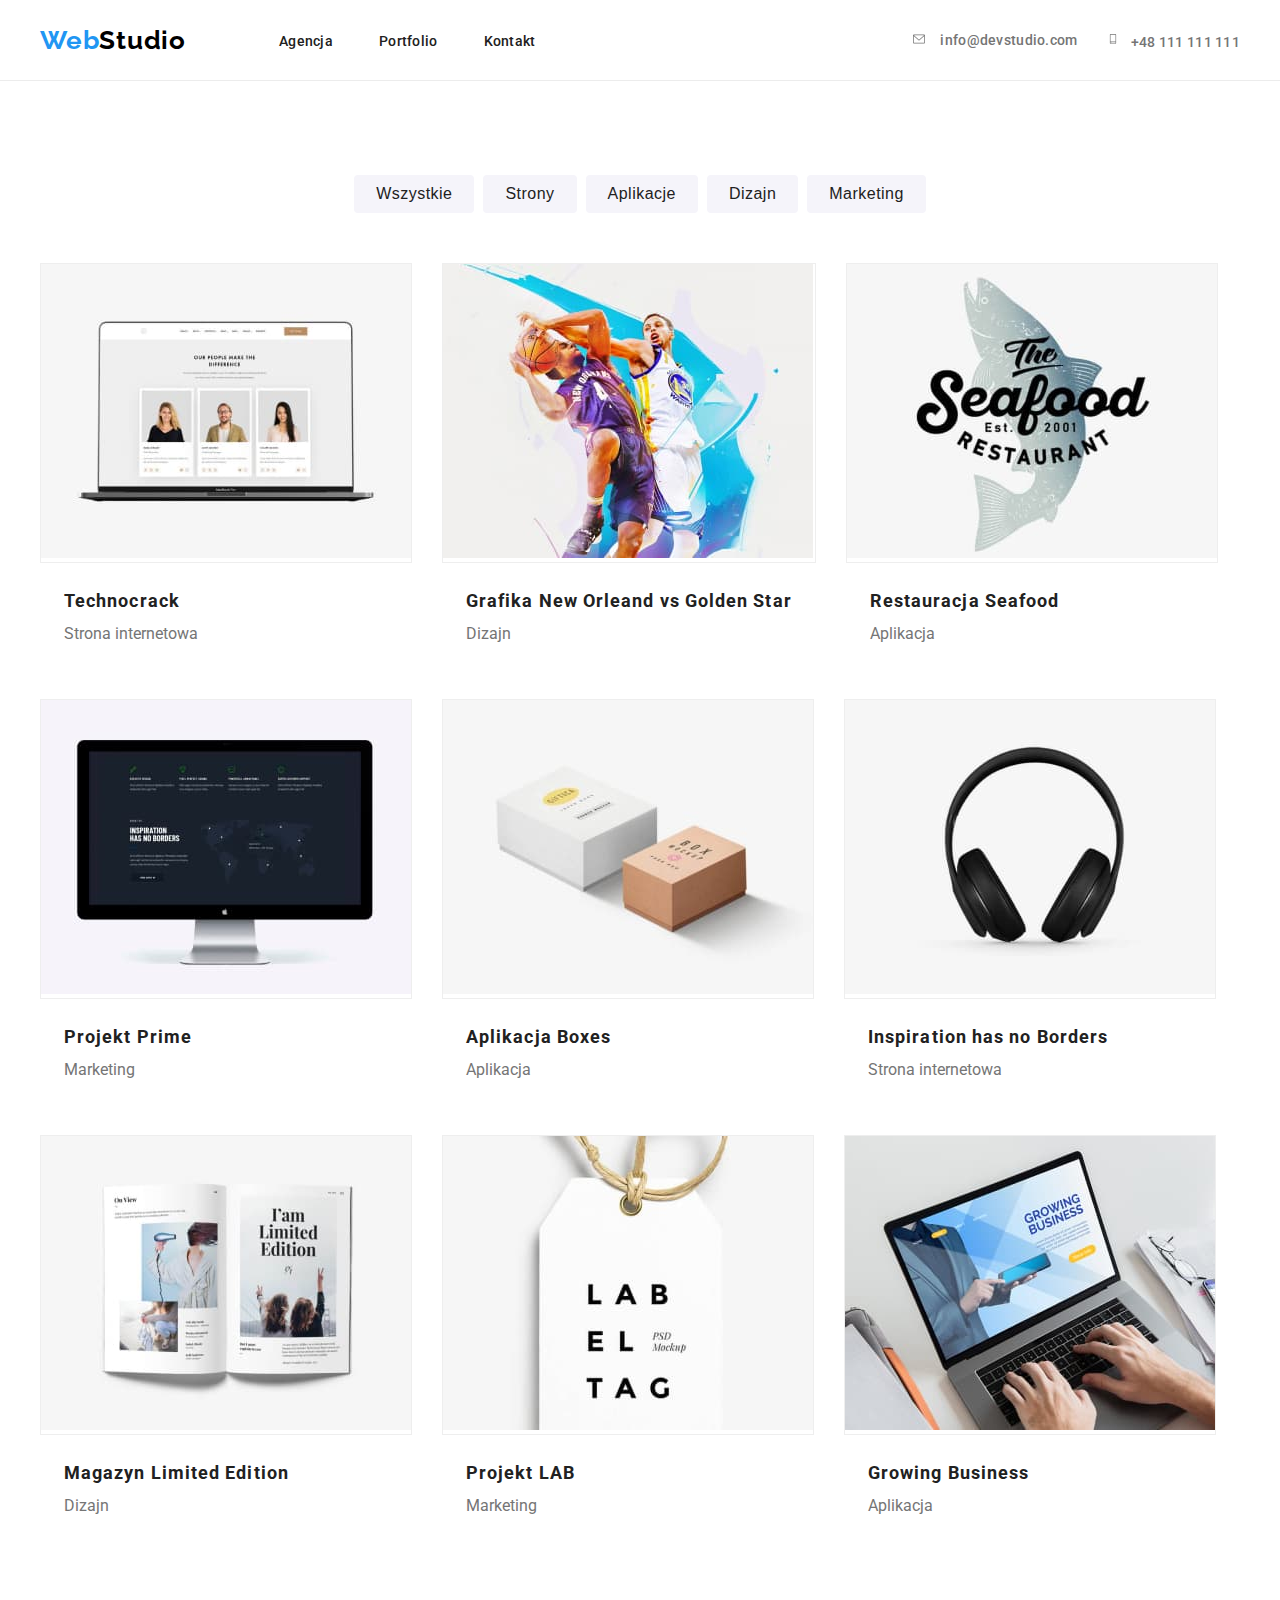
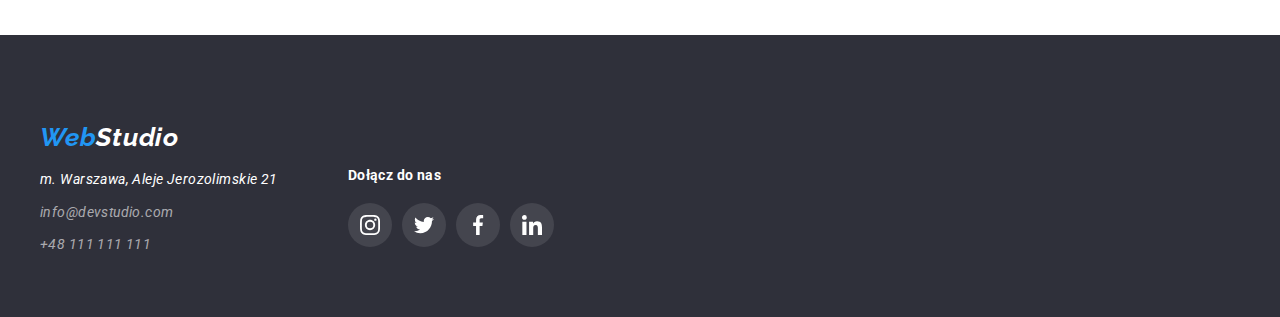
==== commit 0c3f568c: "add transition" ====
--- a/portfolio.html
+++ b/portfolio.html
@@ -41,17 +41,27 @@
           </div>
           <!-- HEADER CONTACTS -->
           <div class="header-flex-contact">
-            <svg width="16" height="12" class="header-icon-envelope">
-              <use href="./images/icons/icons.svg#icon-envelope"></use>
-            </svg>
-            <a class="contact2" href="mailto:info@devstudio.com"
-              >info@devstudio.com</a
-            >
+            <a class="contact2" href="mailto:info@devstudio.com">
+              <svg width="16" height="12" class="header-icon-envelope">
+                <use
+                  width="16"
+                  height="12"
+                  href="./images/icons/icons.svg#icon-envelope"
+                ></use>
+              </svg>
+              info@devstudio.com
+            </a>
 
-            <svg width="20" height="20" class="header-icon-smartphone">
-              <use href="./images/icons/icons.svg#icon-smartphone"></use>
-            </svg>
-            <a class="contact1" href="tel:+48111111111">+48 111 111 111</a>
+            <a class="contact1" href="tel:+48111111111">
+              <svg width="10" height="16" class="header-icon-smartphone">
+                <use
+                  width="10"
+                  height="16"
+                  href="./images/icons/icons.svg#icon-smartphone"
+                ></use>
+              </svg>
+              +48 111 111 111
+            </a>
           </div>
         </div>
       </div>
--- a/css/style.css
+++ b/css/style.css
@@ -55,6 +55,7 @@
     letter-spacing: 0.02em;
     color: var(--color-grey21);
     font-weight: 500;
+    transition: color 250ms cubic-bezier(0.4, 0, 0.2, 1);
 }
 .link:hover, .link:focus {
     color: var(--color-logo);
@@ -66,7 +67,7 @@
     text-decoration: none;
     letter-spacing: 0.02em;
     font-weight: 500;
-    margin-left: 10px;
+    transition: color 250ms cubic-bezier(0.4, 0, 0.2, 1);
 }
 .contact2 {
     font-size: 14px;
@@ -74,7 +75,25 @@
     text-decoration: none;
     letter-spacing: 0.02em;
     font-weight: 500;
-    margin-left: 10px;
+    transition: color 250ms cubic-bezier(0.4, 0, 0.2, 1);
+}
+.contact1 svg {
+    fill: var(--color-text);
+    margin-right: 10px;
+    margin-left: 30px;
+    padding: 0;
+    transition: fill 250ms cubic-bezier(0.4, 0, 0.2, 1);
+}
+.contact2 svg {
+    fill: var(--color-text);
+    margin-right: 10px;
+    transition: fill 250ms cubic-bezier(0.4, 0, 0.2, 1);
+}
+.contact1:hover svg {
+    fill: var(--color-logo);
+}
+.contact2:hover svg {
+    fill: var(--color-logo)
 }
 .contact1:hover, .contact1:focus {
     color: var(--color-logo);
@@ -109,26 +128,16 @@
     align-items: center;
     
 }
-.header-icon-smartphone {
-    margin-left: 30px;
-    fill: var(--color-text);
-}
-.header-icon-smartphone:hover,
-.header-icon-smartphone:focus {
-    fill: var(--color-logo);
-}
-.header-icon-envelope {
-    fill: var(--color-text);
-}
-.header-icon-envelope:hover,
-.header-icon-envelope:focus {
-    fill: var(--color-logo);
-}
 /* INDEX HERO */
 
 .hero {
     background-color: var(--color-background);
-    background-image: url('../images/hero/hero-img.jpg'), url('../images/hero/overlay.png');
+    background-image: linear-gradient(
+            90deg,
+            rgba(47, 48, 58, 0.4) 0%,
+            rgba(47, 48, 58, 0.4) 0%
+        ),
+        url('../images/hero/hero-img.jpg');
     background-position: center;
     background-repeat: no-repeat;
     background-size: 1600px;
@@ -285,11 +294,13 @@
     margin-bottom: 30px;
 }
 .team-social-link {
-    fill: var(--color-teamsocial)
+    fill: var(--color-teamsocial);
+    transition: fill 250ms cubic-bezier(0.4, 0, 0.2, 1);
 }
 .team-social-links svg {
     background-color:var(--color-white);
     border-radius: 50%;
+    transition: background-color 250ms cubic-bezier(0.4, 0, 0.2, 1);
 }
 .team-social-list:hover .team-social-link {
     fill: var(--color-white);
@@ -324,7 +335,7 @@
 }
 .client-logo {
     fill:#AFB1B8;
-    
+    transition: fill 250ms cubic-bezier(0.4, 0, 0.2, 1);
 }
 .client-logo:hover, .client-logo:focus {
     fill: var(--color-logo);
@@ -333,6 +344,7 @@
 .client {
     border: 1px solid #AFB1B8;
     border-radius: 4px;
+    transition: border-color 250ms cubic-bezier(0.4, 0, 0.2, 1);
 }
 .client:hover, .client:focus {
     border-color: var(--color-logo);
@@ -410,13 +422,14 @@
     border: none;
     border-radius: 4px;
     padding: 6px 22px;
-    
+    transition: background-color 250ms cubic-bezier(0.4, 0, 0.2, 1);    
 }
 .filter-button:hover {
     background-color: var(--color-logo);
     color: var(--color-white);
     cursor: pointer;
     box-shadow: 0px 3px 1px rgba(0, 0, 0, 0.1), 0px 1px 2px rgba(0, 0, 0, 0.08), 0px 2px 2px rgba(0, 0, 0, 0.12);
+    
 }
 .filter-button:focus {
     background-color:var(--color-logo) ;
@@ -465,6 +478,10 @@
     color: var(--color-footcontct);
     text-decoration: none;
     letter-spacing: 0.03em;
+    transition: color 250ms cubic-bezier(0.4, 0, 0.2, 1);
+}
+.footer-adress-map {
+    transition: color 250ms cubic-bezier(0.4, 0, 0.2, 1);
 }
 .footer-adress-map:link, .footer-adress-map:visited {
     color: var(--color-white);
@@ -491,10 +508,11 @@
 .footer-social-link {
     border-radius: 50%;
     fill: var(--color-white);
-    background-color: var(--color-footsocial)
-}
+    background-color: var(--color-footsocial);
+    transition: background-color 250ms cubic-bezier(0.4, 0, 0.2, 1);
+}   
 .footer-social-list:hover .footer-social-link {
-    fill: var(--color-logo);
-    cursor: pointer;
-}
-
+    background-color: var(--color-logo);
+    cursor: pointer;
+}
+
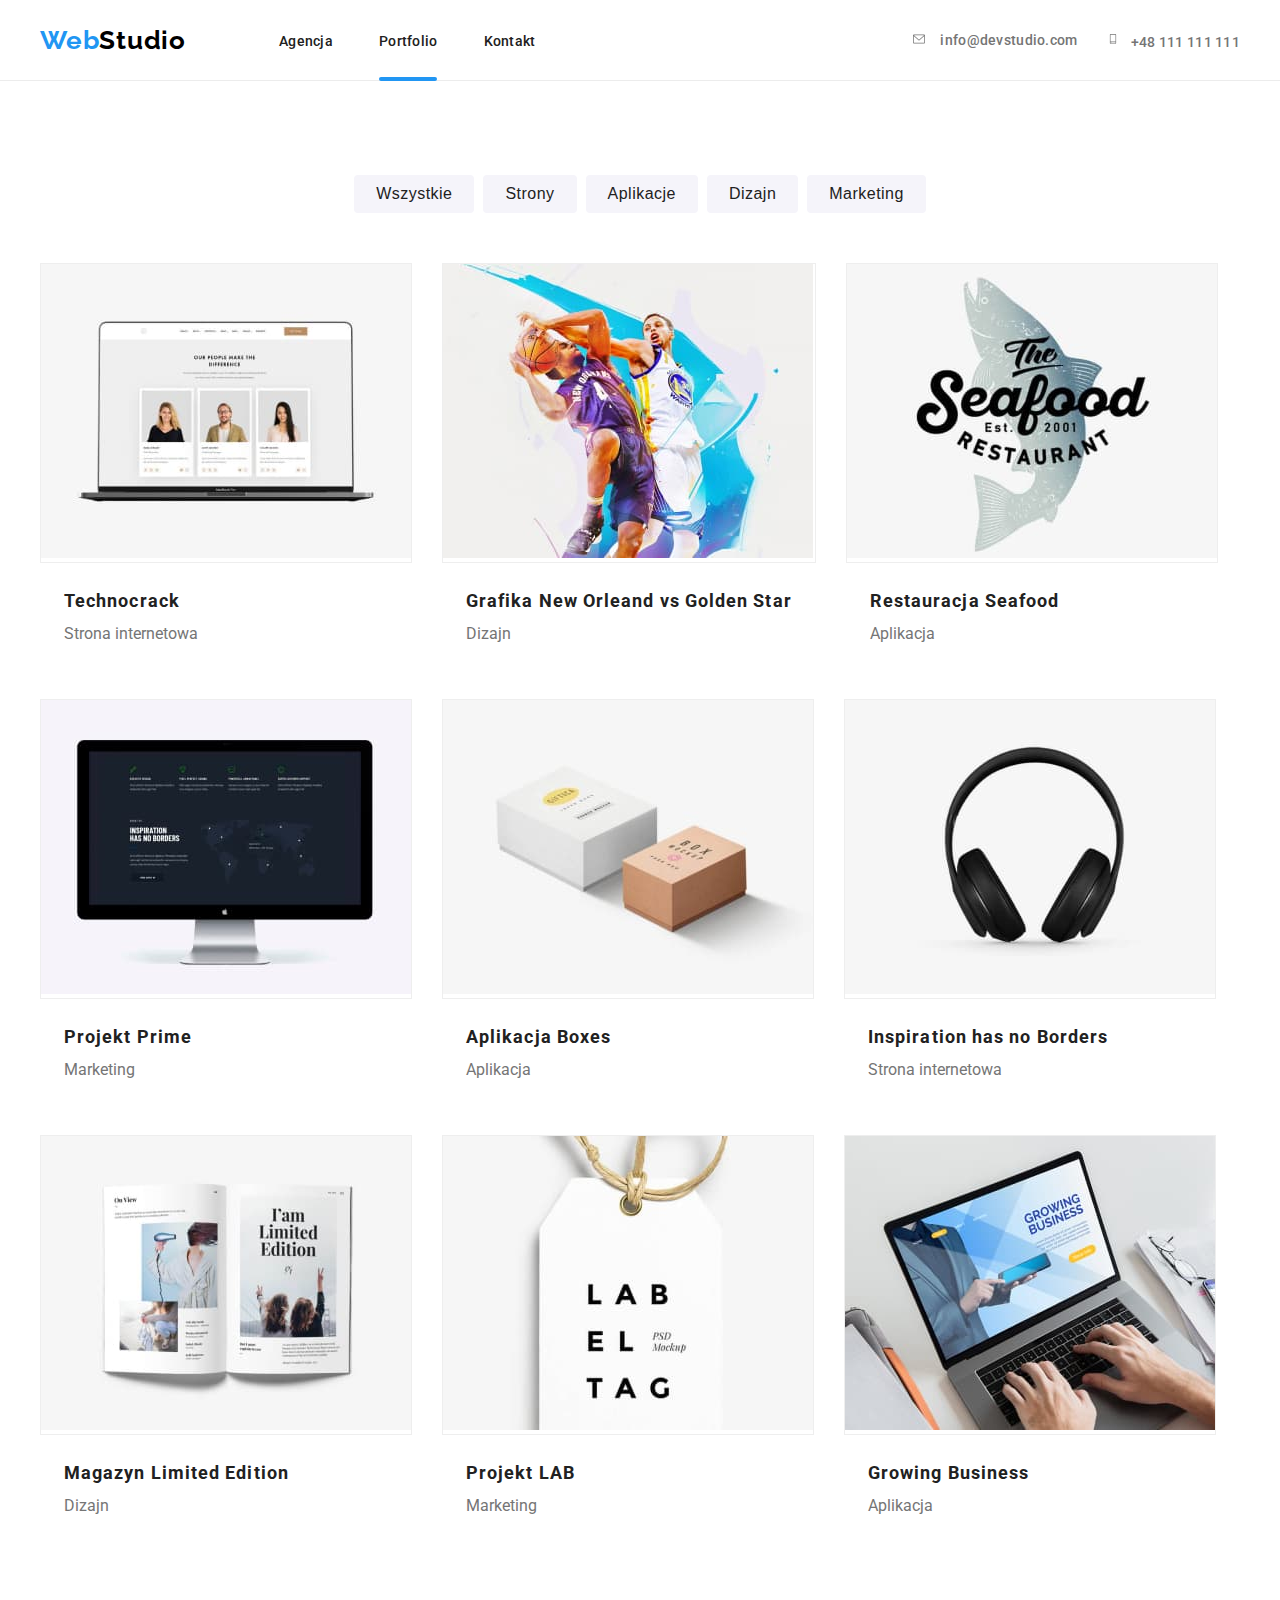
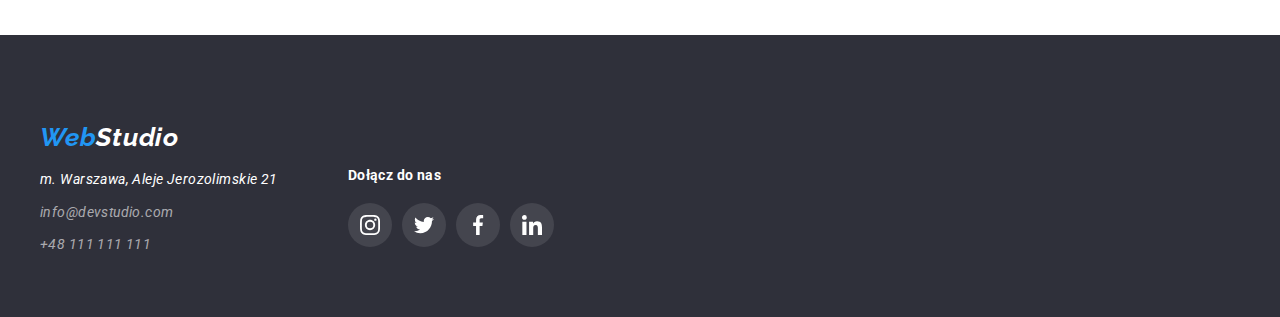
==== commit c5fcdeff: "update" ====
--- a/portfolio.html
+++ b/portfolio.html
@@ -33,7 +33,7 @@
               <div class="header-flex-links">
                 <ul class="header-flex-links-list">
                   <li><a class="link" href="#">Agencja</a></li>
-                  <li><a class="link" href="portfolio.html">Portfolio</a></li>
+                  <li><a class="link is-active" href="portfolio.html">Portfolio</a></li>
                   <li><a class="link" href="#">Kontakt</a></li>
                 </ul>
               </div>
--- a/css/style.css
+++ b/css/style.css
@@ -57,9 +57,32 @@
     font-weight: 500;
     transition: color 250ms cubic-bezier(0.4, 0, 0.2, 1);
 }
+.is-active::after {
+    content: '';
+    width: 58px;
+    height: 4px;
+    top: 46px;
+    display: flex;
+    justify-content: center;
+    background-color: #2196F3;
+    border-radius: 2px;
+    position: absolute;
+}
 .link:hover, .link:focus {
     color: var(--color-logo);
     cursor: pointer;
+}
+.link:hover::after,
+.link:focus::after {
+    content: '';
+    width: 58px;
+    height: 4px;
+    top: 46px;
+    display: flex;
+    justify-content: center;
+    background-color: #2196F3;
+    border-radius: 2px;
+    position: absolute;
 }
 .contact1 {
     font-size: 14px;
@@ -121,6 +144,7 @@
 .header-flex-links-list {
     display: flex;
     gap: 46px;
+    position: relative;
     
 }
 .header-flex-contact {
@@ -515,4 +539,50 @@
     background-color: var(--color-logo);
     cursor: pointer;
 }
-
+/* MODAL */
+.backdrop {
+    outline: 2px dashed green;
+    position: fixed;
+    left: 0;
+    top: 0;
+    width: 100%;
+    height: 100%;
+    background-color: rgba(0, 0, 0, 0.2);
+}
+.modal {
+    position: absolute;
+    top: calc(50% - 290px);
+    left: calc(50% - 264px);
+    width: 528px;
+    height: 581px;
+    background-color: var(--color-white);
+    box-shadow: 0px 1px 3px rgba(0, 0, 0, 0.12), 0px 1px 1px rgba(0, 0, 0, 0.14),
+      0px 2px 1px rgba(0, 0, 0, 0.2);
+    border-radius: 4px;
+    transform: scale(1);
+    /* opacity: 1;
+    visibility: 1;
+    pointer-events: initial; */
+    transition: transform 500ms ease;
+}
+.modal-close-btn {
+    position: absolute;
+    right: 8px;
+    top: 8px;
+    width: 30px;
+    height: 30px;
+    background: #FFFFFF; 
+    border: 1px solid rgba(0, 0, 0, 0.1);
+    border-radius: 50%;
+    cursor: pointer;
+}
+.is-hidden {
+    opacity: 0;
+    visibility: hidden;
+    pointer-events: none;
+    transition: opacity 500ms 500ms ease, visibility 500ms 500ms ease,
+    transform 500ms 500ms ease;
+}
+.is-hidden .modal {
+    transform: scale(0.5);
+}